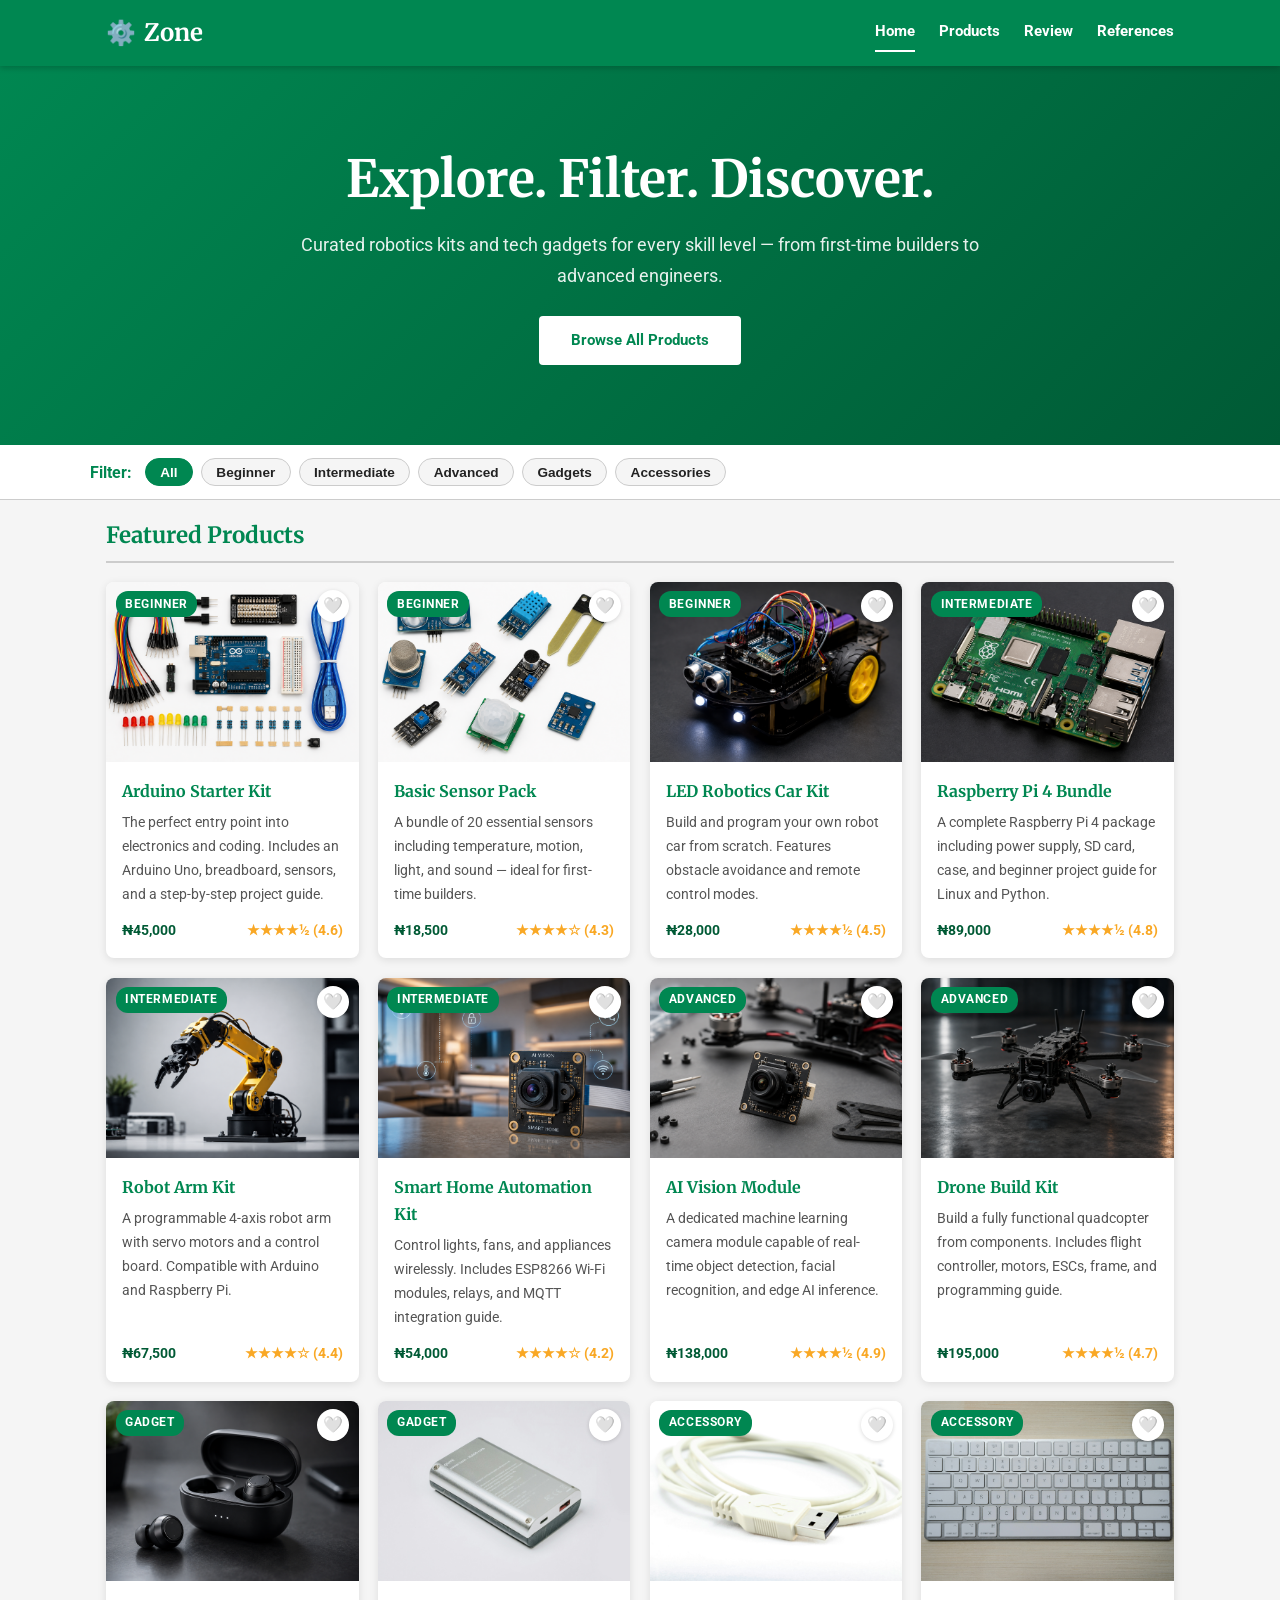
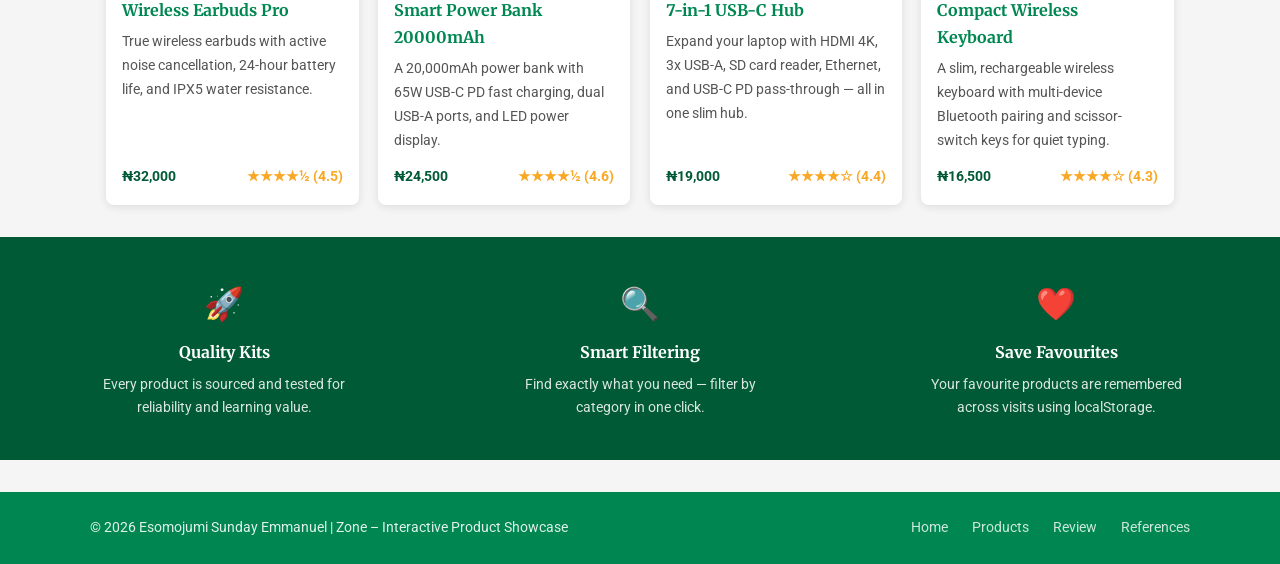
==== project/index.html @ 6a2dff87 "Zone interactive product showcase with filtering, favourites, and review form"" ====
<!DOCTYPE html>
<html lang="en">
<head>
  <meta charset="UTF-8">
  <meta name="viewport" content="width=device-width, initial-scale=1.0">
  <meta name="description" content="Zone – Interactive Product Showcase. Browse curated robotics kits and tech gadgets. Filter by category, save your favourites, and explore what's right for you.">
  <meta name="author" content="Esomojumi Sunday Emmanuel">
  <title>Zone – Interactive Product Showcase</title>

  <link rel="preconnect" href="https://fonts.googleapis.com">
  <link rel="preconnect" href="https://fonts.gstatic.com" crossorigin>
  <link href="https://fonts.googleapis.com/css2?family=Merriweather:wght@400;700&family=Roboto:wght@400;700&display=swap" rel="stylesheet">

  <link rel="stylesheet" href="styles/main.css">
  <link rel="stylesheet" href="styles/large.css">
  <script src="scripts/main.js" defer></script>
  <script src="scripts/products.js" defer></script>
</head>

<body>

  <header>
    <div class="header-inner">
      <div class="logo">
        <span class="logo-icon">⚙️</span>
        <span class="logo-text">Zone</span>
      </div>
      <button class="nav-toggle" id="navToggle" aria-label="Toggle navigation" aria-expanded="false">
        <span></span><span></span><span></span>
      </button>
      <nav id="mainNav">
        <ul>
          <li><a href="index.html" class="active">Home</a></li>
          <li><a href="products.html">Products</a></li>
          <li><a href="form.html">Review</a></li>
          <li><a href="references.html">References</a></li>
        </ul>
      </nav>
    </div>
  </header>

  <main>

    <!-- Hero -->
    <section class="hero">
      <div class="hero-content">
        <h1>Explore. Filter. Discover.</h1>
        <p>Curated robotics kits and tech gadgets for every skill level — from first-time builders to advanced engineers.</p>
        <a href="products.html" class="btn-primary">Browse All Products</a>
      </div>
    </section>

    <!-- Filter Bar -->
    <section class="filter-section" aria-label="Filter products by category">
      <div class="filter-inner">
        <span class="filter-label">Filter:</span>
        <div class="filter-buttons" id="homeFilterButtons">
          <button class="filter-btn active" data-category="all">All</button>
          <button class="filter-btn" data-category="Beginner">Beginner</button>
          <button class="filter-btn" data-category="Intermediate">Intermediate</button>
          <button class="filter-btn" data-category="Advanced">Advanced</button>
          <button class="filter-btn" data-category="Gadget">Gadgets</button>
          <button class="filter-btn" data-category="Accessory">Accessories</button>
        </div>
      </div>
    </section>

    <!-- Product Grid -->
    <section class="products-section">
      <h2 class="section-title">Featured Products</h2>
      <div class="product-grid" id="productGrid">
        <!-- Rendered by products.js -->
      </div>
      <div class="no-results hidden" id="noResults">
        <p>No products found in this category.</p>
      </div>
    </section>

    <!-- Features Strip -->
    <section class="features-strip">
      <div class="feature">
        <span class="feature-icon">🚀</span>
        <h3>Quality Kits</h3>
        <p>Every product is sourced and tested for reliability and learning value.</p>
      </div>
      <div class="feature">
        <span class="feature-icon">🔍</span>
        <h3>Smart Filtering</h3>
        <p>Find exactly what you need — filter by category in one click.</p>
      </div>
      <div class="feature">
        <span class="feature-icon">❤️</span>
        <h3>Save Favourites</h3>
        <p>Your favourite products are remembered across visits using localStorage.</p>
      </div>
    </section>

  </main>

  <footer>
    <div class="footer-inner">
      <p>© <span id="currentyear"></span> Esomojumi Sunday Emmanuel | Zone – Interactive Product Showcase</p>
      <nav class="footer-nav" aria-label="Footer navigation">
        <a href="index.html">Home</a>
        <a href="products.html">Products</a>
        <a href="form.html">Review</a>
        <a href="references.html">References</a>
      </nav>
    </div>
  </footer>

</body>
</html>
---- project/styles/main.css ----
/* ================================
   ROOT & RESET
================================ */
:root {
  --primary: #008751;
  --primary-dark: #005a35;
  --white: #ffffff;
  --light-gray: #f5f5f5;
  --text-dark: #222222;
  --border: #cccccc;
  --required: #c62828;
  --optional: #555555;
  --shadow: 0 2px 8px rgba(0, 0, 0, 0.1);
}

* {
  margin: 0;
  padding: 0;
  box-sizing: border-box;
}

body {
  font-family: "Roboto", sans-serif;
  background-color: var(--light-gray);
  color: var(--text-dark);
  line-height: 1.7;
}

/* ================================
   HEADER & NAV
================================ */
header {
  background-color: var(--primary);
  color: var(--white);
  position: sticky;
  top: 0;
  z-index: 100;
  box-shadow: 0 2px 6px rgba(0, 0, 0, 0.2);
}

.header-inner {
  max-width: 1100px;
  margin: 0 auto;
  padding: 0.8rem 1rem;
  display: flex;
  align-items: center;
  justify-content: space-between;
  flex-wrap: wrap;
  gap: 0.5rem;
}

.logo {
  display: flex;
  align-items: center;
  gap: 0.5rem;
  text-decoration: none;
}

.logo-icon {
  font-size: 1.5rem;
}

.logo-text {
  font-family: "Merriweather", serif;
  font-size: 1.5rem;
  font-weight: 700;
  color: var(--white);
}

/* Hamburger toggle */
.nav-toggle {
  display: flex;
  flex-direction: column;
  justify-content: space-between;
  width: 28px;
  height: 20px;
  background: none;
  border: none;
  cursor: pointer;
  padding: 0;
}

.nav-toggle span {
  display: block;
  height: 3px;
  background-color: var(--white);
  border-radius: 2px;
  transition: all 0.3s ease;
}

/* Nav */
#mainNav {
  width: 100%;
  display: none;
}

#mainNav.open {
  display: block;
}

#mainNav ul {
  list-style: none;
  display: flex;
  flex-direction: column;
  gap: 0;
  padding: 0.5rem 0;
}

#mainNav ul li a {
  display: block;
  color: var(--white);
  text-decoration: none;
  padding: 0.5rem 0;
  font-weight: 700;
  font-size: 0.95rem;
  border-bottom: 2px solid transparent;
  transition: border-color 0.2s;
}

#mainNav ul li a:hover,
#mainNav ul li a.active {
  border-bottom-color: var(--white);
}

/* ================================
   HERO
================================ */
.hero {
  background: linear-gradient(135deg, var(--primary) 0%, var(--primary-dark) 100%);
  color: var(--white);
  padding: 3rem 1rem;
  text-align: center;
}

.hero-content {
  max-width: 700px;
  margin: 0 auto;
}

.hero h1 {
  font-family: "Merriweather", serif;
  font-size: 2rem;
  font-weight: 700;
  margin-bottom: 1rem;
  line-height: 1.3;
}

.hero p {
  font-size: 1.05rem;
  margin-bottom: 1.5rem;
  color: rgba(255, 255, 255, 0.9);
}

/* Page hero (inner pages) */
.page-hero {
  background-color: var(--primary);
  color: var(--white);
  padding: 2rem 1rem;
  text-align: center;
}

.page-hero h1 {
  font-family: "Merriweather", serif;
  font-size: 1.6rem;
  font-weight: 700;
  margin-bottom: 0.5rem;
}

.page-hero p {
  color: rgba(255, 255, 255, 0.88);
  font-size: 0.95rem;
}

/* ================================
   BUTTONS
================================ */
.btn-primary {
  display: inline-block;
  background-color: var(--white);
  color: var(--primary);
  font-weight: 700;
  padding: 0.75rem 2rem;
  border-radius: 4px;
  text-decoration: none;
  font-size: 0.95rem;
  transition: background-color 0.2s, color 0.2s;
  border: none;
  cursor: pointer;
}

.btn-primary:hover {
  background-color: var(--light-gray);
}

.btn-secondary {
  display: block;
  width: 100%;
  background-color: transparent;
  color: var(--primary);
  font-weight: 700;
  padding: 0.7rem 1.5rem;
  border-radius: 4px;
  text-decoration: none;
  font-size: 0.9rem;
  border: 2px solid var(--primary);
  cursor: pointer;
  text-align: center;
  transition: background-color 0.2s, color 0.2s;
}

.btn-secondary:hover {
  background-color: var(--primary);
  color: var(--white);
}

/* ================================
   FILTER BAR
================================ */
.filter-section {
  background-color: var(--white);
  border-bottom: 1px solid var(--border);
  padding: 0.8rem 1rem;
}

.filter-inner {
  max-width: 1100px;
  margin: 0 auto;
  display: flex;
  align-items: center;
  gap: 0.8rem;
  flex-wrap: wrap;
}

.filter-label {
  font-weight: 700;
  color: var(--primary);
  white-space: nowrap;
}

.filter-buttons {
  display: flex;
  gap: 0.5rem;
  flex-wrap: wrap;
}

.filter-btn {
  background-color: var(--light-gray);
  color: var(--text-dark);
  border: 1px solid var(--border);
  border-radius: 20px;
  padding: 0.35rem 0.9rem;
  font-size: 0.85rem;
  font-weight: 700;
  cursor: pointer;
  transition: background-color 0.2s, color 0.2s, border-color 0.2s;
}

.filter-btn:hover {
  background-color: var(--primary);
  color: var(--white);
  border-color: var(--primary);
}

.filter-btn.active {
  background-color: var(--primary);
  color: var(--white);
  border-color: var(--primary);
}

/* ================================
   RESULTS BAR
================================ */
.results-bar {
  max-width: 1100px;
  margin: 1rem auto 0;
  padding: 0 1rem;
  display: flex;
  justify-content: space-between;
  align-items: center;
  flex-wrap: wrap;
  gap: 0.5rem;
  font-size: 0.875rem;
  color: var(--optional);
}

/* ================================
   PRODUCT GRID & CARDS
================================ */
.products-section {
  max-width: 1100px;
  margin: 1rem auto 2rem;
  padding: 0 1rem;
}

.section-title {
  font-family: "Merriweather", serif;
  font-size: 1.4rem;
  color: var(--primary);
  margin-bottom: 1.2rem;
  padding-bottom: 0.4rem;
  border-bottom: 2px solid var(--border);
}

.product-grid {
  display: grid;
  grid-template-columns: 1fr;
  gap: 1.2rem;
}

.product-card {
  background-color: var(--white);
  border-radius: 8px;
  box-shadow: var(--shadow);
  overflow: hidden;
  display: flex;
  flex-direction: column;
  transition: transform 0.2s, box-shadow 0.2s;
}

.product-card:hover {
  transform: translateY(-3px);
  box-shadow: 0 6px 16px rgba(0, 0, 0, 0.13);
}

.card-img-wrap {
  position: relative;
  background-color: var(--light-gray);
  height: 180px;
  overflow: hidden;
}

.card-img-wrap img {
  width: 100%;
  height: 100%;
  object-fit: cover;
  display: block;
}

.card-category-badge {
  position: absolute;
  top: 0.6rem;
  left: 0.6rem;
  background-color: var(--primary);
  color: var(--white);
  font-size: 0.72rem;
  font-weight: 700;
  padding: 0.2rem 0.6rem;
  border-radius: 12px;
  text-transform: uppercase;
  letter-spacing: 0.05em;
}

.fav-btn {
  position: absolute;
  top: 0.5rem;
  right: 0.6rem;
  background: var(--white);
  border: none;
  border-radius: 50%;
  width: 32px;
  height: 32px;
  font-size: 1rem;
  cursor: pointer;
  display: flex;
  align-items: center;
  justify-content: center;
  box-shadow: 0 1px 4px rgba(0,0,0,0.15);
  transition: transform 0.15s;
}

.fav-btn:hover {
  transform: scale(1.15);
}

.fav-btn.saved {
  color: #e53935;
}

.card-body {
  padding: 1rem;
  flex: 1;
  display: flex;
  flex-direction: column;
}

.card-title {
  font-family: "Merriweather", serif;
  font-size: 1rem;
  font-weight: 700;
  color: var(--primary);
  margin-bottom: 0.4rem;
}

.card-description {
  font-size: 0.875rem;
  color: #555555;
  margin-bottom: 0.8rem;
  flex: 1;
}

.card-meta {
  display: flex;
  justify-content: space-between;
  align-items: center;
  font-size: 0.85rem;
  font-weight: 700;
}

.card-price {
  color: var(--primary-dark);
}

.card-rating {
  color: #f9a825;
}

/* No results */
.no-results {
  text-align: center;
  padding: 2rem;
  color: var(--optional);
  font-style: italic;
}

.hidden {
  display: none;
}

/* ================================
   FEATURES STRIP
================================ */
.features-strip {
  background-color: var(--primary-dark);
  color: var(--white);
  padding: 2rem 1rem;
  display: flex;
  flex-direction: column;
  gap: 1.5rem;
}

.feature {
  text-align: center;
  max-width: 320px;
  margin: 0 auto;
}

.feature-icon {
  font-size: 2rem;
  display: block;
  margin-bottom: 0.5rem;
}

.feature h3 {
  font-family: "Merriweather", serif;
  font-size: 1rem;
  margin-bottom: 0.4rem;
}

.feature p {
  font-size: 0.875rem;
  color: rgba(255, 255, 255, 0.85);
}

/* ================================
   FAVOURITES SECTION
================================ */
.favourites-section {
  max-width: 1100px;
  margin: 0 auto 2rem;
  padding: 1.5rem 1rem;
  background-color: var(--white);
  border-radius: 8px;
  box-shadow: var(--shadow);
  margin-left: 1rem;
  margin-right: 1rem;
}

.favourites-section h2 {
  font-family: "Merriweather", serif;
  color: var(--primary);
  font-size: 1.2rem;
  margin-bottom: 1rem;
  padding-bottom: 0.4rem;
  border-bottom: 2px solid var(--border);
}

.favourites-list {
  display: flex;
  flex-direction: column;
  gap: 0.5rem;
  margin-bottom: 1rem;
}

.fav-item {
  display: flex;
  justify-content: space-between;
  align-items: center;
  padding: 0.5rem 0.8rem;
  background-color: var(--light-gray);
  border-radius: 4px;
  font-size: 0.875rem;
}

.fav-item-name {
  font-weight: 700;
  color: var(--primary);
}

.fav-item-price {
  color: var(--primary-dark);
}

.fav-empty {
  color: var(--optional);
  font-style: italic;
  font-size: 0.875rem;
}

/* ================================
   FORM SECTION
================================ */
.form-section {
  max-width: 620px;
  margin: 2rem auto;
  padding: 0 1rem;
}

.review-form,
.confirmation-card {
  background-color: var(--white);
  border-radius: 8px;
  padding: 2rem 1.5rem;
  box-shadow: var(--shadow);
}

.form-group {
  margin-bottom: 1.5rem;
}

.form-group label {
  display: block;
  font-weight: 700;
  margin-bottom: 0.4rem;
  color: var(--primary);
}

select,
input[type="text"],
input[type="date"],
textarea {
  width: 100%;
  padding: 0.6rem 0.8rem;
  border: 1px solid var(--border);
  border-radius: 4px;
  font-family: inherit;
  font-size: 0.95rem;
  color: var(--text-dark);
}

select:focus,
input:focus,
textarea:focus {
  outline: 2px solid var(--primary);
  border-color: var(--primary);
}

textarea {
  resize: vertical;
}

fieldset {
  border: 1px solid var(--border);
  border-radius: 4px;
  padding: 1rem;
}

legend {
  font-weight: 700;
  color: var(--primary);
  padding: 0 0.4rem;
}

.rating-group {
  display: flex;
  gap: 0.8rem;
  margin-top: 0.5rem;
  flex-wrap: wrap;
}

.rating-group input[type="radio"] {
  display: none;
}

.rating-group label {
  color: #cccccc;
  font-size: 1.5rem;
  cursor: pointer;
  transition: color 0.15s;
  display: inline-block;
  font-weight: 400;
  margin-bottom: 0;
}

.rating-group input[type="radio"]:checked ~ label,
.rating-group label:hover,
.rating-group label:hover ~ label {
  color: #f9a825;
}

.checkbox-group {
  display: flex;
  flex-direction: column;
  gap: 0.5rem;
  margin-top: 0.5rem;
}

.checkbox-group label {
  display: flex;
  align-items: center;
  gap: 0.5rem;
  font-weight: 400;
  color: var(--text-dark);
  cursor: pointer;
  margin-bottom: 0;
}

.checkbox-group input[type="checkbox"] {
  width: auto;
  accent-color: var(--primary);
}

.required {
  color: var(--required);
}

.optional {
  color: var(--optional);
  font-size: 0.85rem;
  font-style: italic;
}

input[type="submit"] {
  display: block;
  width: 100%;
  padding: 0.8rem;
  background-color: var(--primary);
  color: var(--white);
  border: none;
  border-radius: 4px;
  font-size: 1rem;
  font-weight: 700;
  cursor: pointer;
  transition: background-color 0.2s;
}

input[type="submit"]:hover {
  background-color: var(--primary-dark);
}

/* Confirmation card */
.confirmation-card {
  text-align: center;
}

.confirm-icon {
  font-size: 3rem;
  margin-bottom: 0.5rem;
}

.confirmation-card h2 {
  font-family: "Merriweather", serif;
  color: var(--primary);
  margin-bottom: 0.8rem;
}

.confirmation-card p {
  margin-bottom: 0.6rem;
  color: var(--text-dark);
}

.review-count {
  color: var(--primary-dark);
  font-size: 0.95rem;
  margin-bottom: 1.5rem;
}

.confirmation-card .btn-primary {
  background-color: var(--primary);
  color: var(--white);
  display: block;
  margin-bottom: 0.5rem;
}

.confirmation-card .btn-primary:hover {
  background-color: var(--primary-dark);
}

/* ================================
   FOOTER
================================ */
footer {
  background-color: var(--primary);
  color: var(--white);
  padding: 1.5rem 1rem;
  margin-top: 2rem;
}

.footer-inner {
  max-width: 1100px;
  margin: 0 auto;
  text-align: center;
  display: flex;
  flex-direction: column;
  gap: 0.8rem;
}

.footer-inner p {
  font-size: 0.875rem;
  color: rgba(255, 255, 255, 0.88);
}

.footer-nav {
  display: flex;
  justify-content: center;
  gap: 1.5rem;
  flex-wrap: wrap;
}

.footer-nav a {
  color: rgba(255, 255, 255, 0.8);
  text-decoration: none;
  font-size: 0.85rem;
  transition: color 0.2s;
}

.footer-nav a:hover {
  color: var(--white);
}
---- project/styles/large.css ----
/* ================================
   TABLET — 640px+
================================ */
@media screen and (min-width: 640px) {

  .product-grid {
    grid-template-columns: repeat(2, 1fr);
  }

  .features-strip {
    flex-direction: row;
    justify-content: center;
    align-items: flex-start;
    gap: 2rem;
    padding: 2.5rem 2rem;
  }

  .feature {
    flex: 1;
    max-width: 280px;
  }

  .checkbox-group {
    display: grid;
    grid-template-columns: 1fr 1fr;
    gap: 0.5rem 1.5rem;
  }

  .favourites-section {
    margin-left: auto;
    margin-right: auto;
  }
}

/* ================================
   DESKTOP — 900px+
================================ */
@media screen and (min-width: 900px) {

  /* Header nav — horizontal */
  .nav-toggle {
    display: none;
  }

  #mainNav {
    display: block !important;
    width: auto;
  }

  #mainNav ul {
    flex-direction: row;
    gap: 1.5rem;
    padding: 0;
  }

  #mainNav ul li a {
    padding: 0.3rem 0;
  }

  /* Hero */
  .hero {
    padding: 5rem 2rem;
  }

  .hero h1 {
    font-size: 2.8rem;
  }

  .hero p {
    font-size: 1.15rem;
  }

  /* Product grid — 3 columns */
  .product-grid {
    grid-template-columns: repeat(3, 1fr);
  }

  /* Form wider */
  .form-section {
    max-width: 720px;
  }

  input[type="submit"] {
    width: auto;
    padding: 0.8rem 3rem;
    margin: 0 auto;
    display: block;
  }

  /* Footer horizontal */
  .footer-inner {
    flex-direction: row;
    justify-content: space-between;
    align-items: center;
    text-align: left;
  }

  .footer-nav {
    justify-content: flex-end;
  }
}

/* ================================
   LARGE DESKTOP — 1100px+
================================ */
@media screen and (min-width: 1100px) {

  .product-grid {
    grid-template-columns: repeat(4, 1fr);
  }

  .hero h1 {
    font-size: 3.2rem;
  }
}
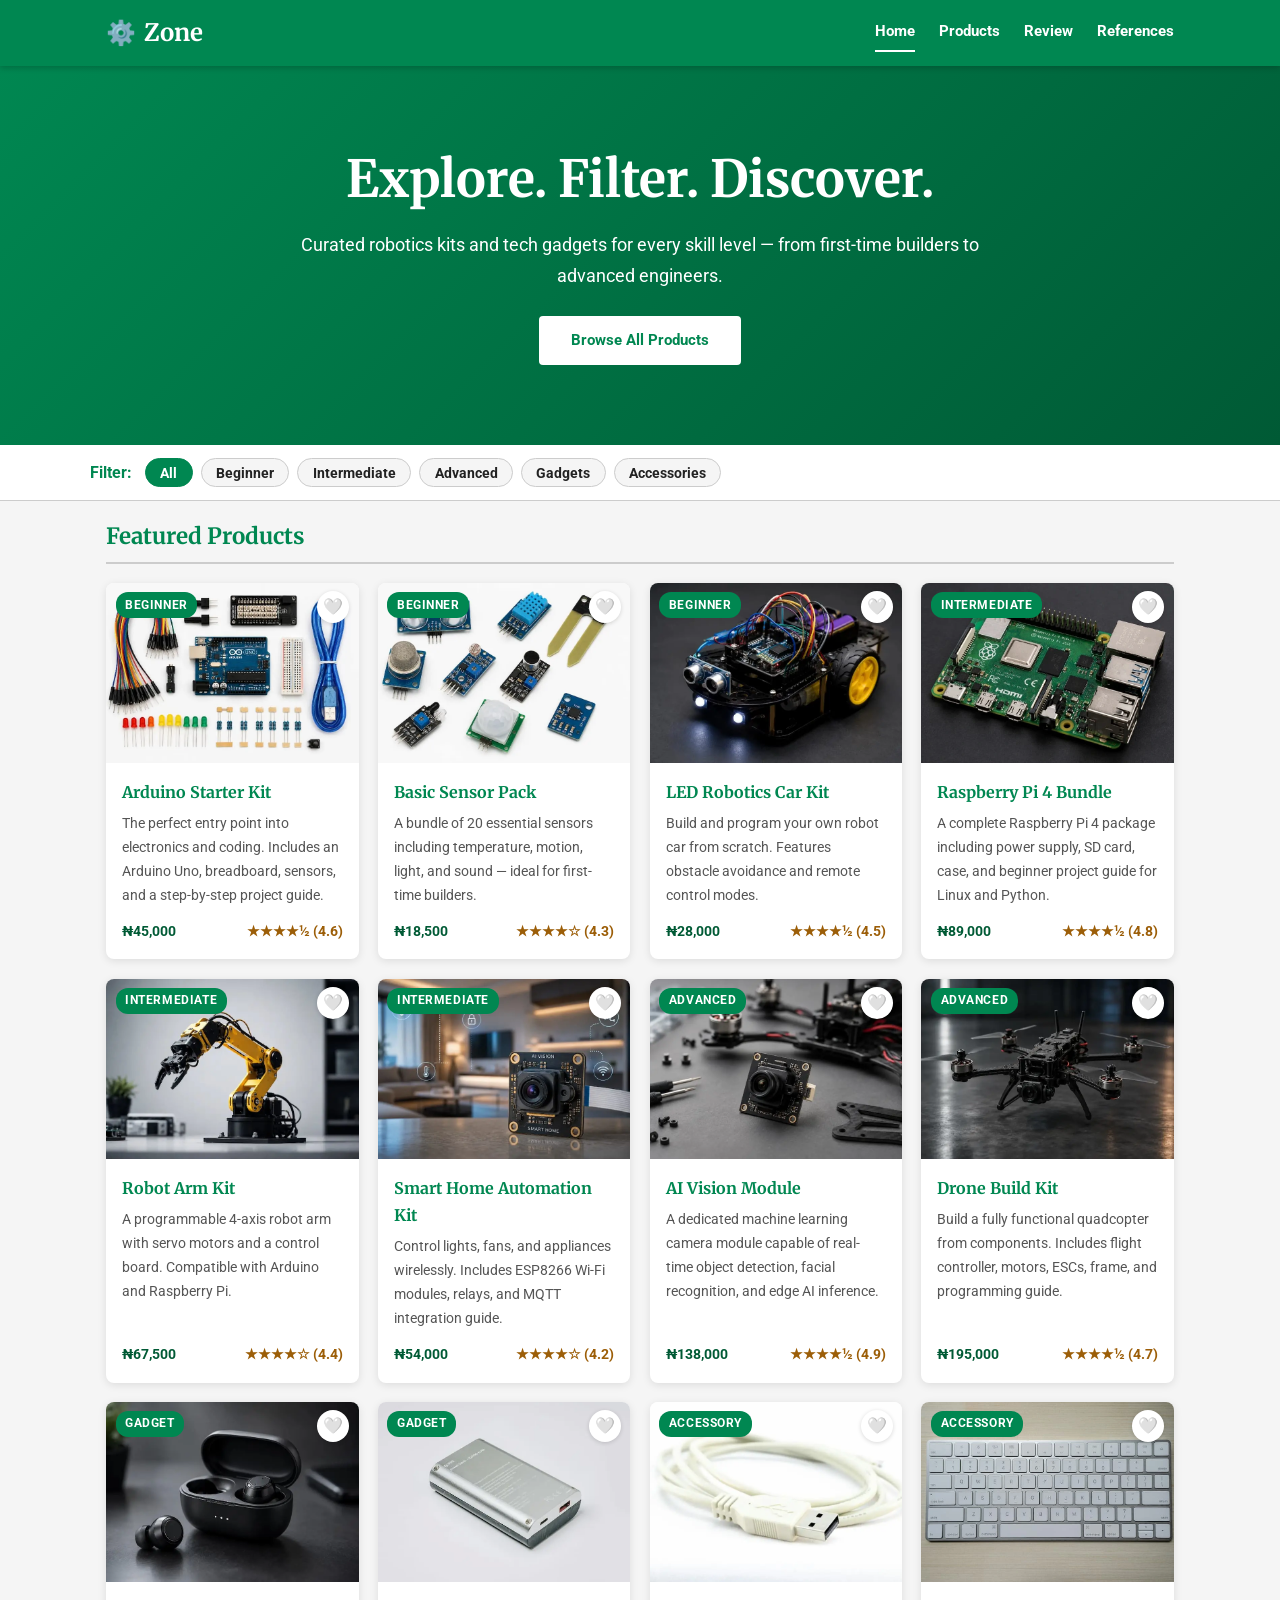
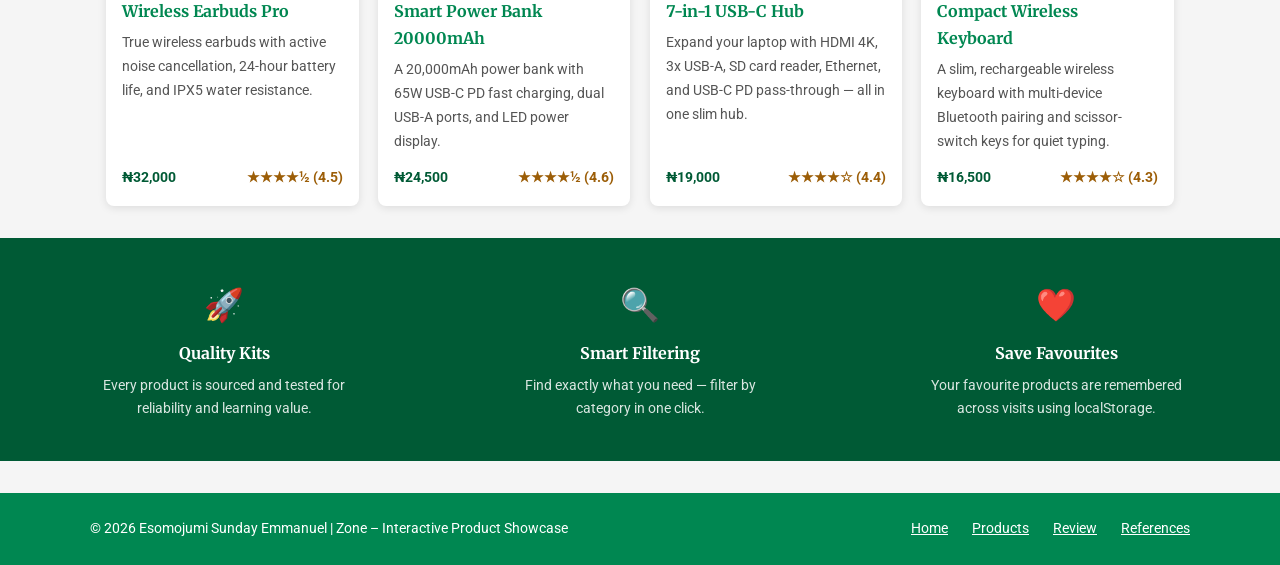
==== commit 81b5273f: "favicon added" ====
--- a/project/index.html
+++ b/project/index.html
@@ -5,11 +5,13 @@
   <meta name="viewport" content="width=device-width, initial-scale=1.0">
   <meta name="description" content="Zone – Interactive Product Showcase. Browse curated robotics kits and tech gadgets. Filter by category, save your favourites, and explore what's right for you.">
   <meta name="author" content="Esomojumi Sunday Emmanuel">
+  <link rel="icon" type="image/png" href="favicon.png">
   <title>Zone – Interactive Product Showcase</title>
 
   <link rel="preconnect" href="https://fonts.googleapis.com">
   <link rel="preconnect" href="https://fonts.gstatic.com" crossorigin>
-  <link href="https://fonts.googleapis.com/css2?family=Merriweather:wght@400;700&family=Roboto:wght@400;700&display=swap" rel="stylesheet">
+  <link rel="preload" as="style" href="https://fonts.googleapis.com/css2?family=Merriweather:wght@700&family=Roboto:wght@400;700&display=swap">
+  <link href="https://fonts.googleapis.com/css2?family=Merriweather:wght@700&family=Roboto:wght@400;700&display=swap" rel="stylesheet">
 
   <link rel="stylesheet" href="styles/main.css">
   <link rel="stylesheet" href="styles/large.css">
@@ -110,4 +112,4 @@
   </footer>
 
 </body>
-</html>
+</html>
--- a/project/styles/main.css
+++ b/project/styles/main.css
@@ -1,6 +1,3 @@
-/* ================================
-   ROOT & RESET
-================================ */
 :root {
   --primary: #008751;
   --primary-dark: #005a35;
@@ -26,9 +23,7 @@
   line-height: 1.7;
 }
 
-/* ================================
-   HEADER & NAV
-================================ */
+/* header and nav */
 header {
   background-color: var(--primary);
   color: var(--white);
@@ -122,9 +117,7 @@
   border-bottom-color: var(--white);
 }
 
-/* ================================
-   HERO
-================================ */
+/* hero banner */
 .hero {
   background: linear-gradient(135deg, var(--primary) 0%, var(--primary-dark) 100%);
   color: var(--white);
@@ -148,10 +141,10 @@
 .hero p {
   font-size: 1.05rem;
   margin-bottom: 1.5rem;
-  color: rgba(255, 255, 255, 0.9);
-}
-
-/* Page hero (inner pages) */
+  color: var(--white);
+}
+
+/* hero for inner pages */
 .page-hero {
   background-color: var(--primary);
   color: var(--white);
@@ -167,13 +160,11 @@
 }
 
 .page-hero p {
-  color: rgba(255, 255, 255, 0.88);
+  color: var(--white);
   font-size: 0.95rem;
 }
 
-/* ================================
-   BUTTONS
-================================ */
+/* buttons */
 .btn-primary {
   display: inline-block;
   background-color: var(--white);
@@ -213,9 +204,7 @@
   color: var(--white);
 }
 
-/* ================================
-   FILTER BAR
-================================ */
+/* filter bar */
 .filter-section {
   background-color: var(--white);
   border-bottom: 1px solid var(--border);
@@ -267,9 +256,6 @@
   border-color: var(--primary);
 }
 
-/* ================================
-   RESULTS BAR
-================================ */
 .results-bar {
   max-width: 1100px;
   margin: 1rem auto 0;
@@ -283,9 +269,7 @@
   color: var(--optional);
 }
 
-/* ================================
-   PRODUCT GRID & CARDS
-================================ */
+/* product grid */
 .products-section {
   max-width: 1100px;
   margin: 1rem auto 2rem;
@@ -307,6 +291,7 @@
   gap: 1.2rem;
 }
 
+/* product card */
 .product-card {
   background-color: var(--white);
   border-radius: 8px;
@@ -373,7 +358,7 @@
 }
 
 .fav-btn.saved {
-  color: #e53935;
+  color: var(--required);
 }
 
 .card-body {
@@ -411,7 +396,7 @@
 }
 
 .card-rating {
-  color: #f9a825;
+  color: #9c5e08;
 }
 
 /* No results */
@@ -426,9 +411,7 @@
   display: none;
 }
 
-/* ================================
-   FEATURES STRIP
-================================ */
+/* features strip */
 .features-strip {
   background-color: var(--primary-dark);
   color: var(--white);
@@ -461,9 +444,7 @@
   color: rgba(255, 255, 255, 0.85);
 }
 
-/* ================================
-   FAVOURITES SECTION
-================================ */
+/* saved favourites panel */
 .favourites-section {
   max-width: 1100px;
   margin: 0 auto 2rem;
@@ -516,9 +497,7 @@
   font-size: 0.875rem;
 }
 
-/* ================================
-   FORM SECTION
-================================ */
+/* review form */
 .form-section {
   max-width: 620px;
   margin: 2rem auto;
@@ -542,6 +521,13 @@
   font-weight: 700;
   margin-bottom: 0.4rem;
   color: var(--primary);
+}
+
+button,
+select,
+input,
+textarea {
+  font-family: inherit;
 }
 
 select,
@@ -552,7 +538,6 @@
   padding: 0.6rem 0.8rem;
   border: 1px solid var(--border);
   border-radius: 4px;
-  font-family: inherit;
   font-size: 0.95rem;
   color: var(--text-dark);
 }
@@ -604,7 +589,7 @@
 .rating-group input[type="radio"]:checked ~ label,
 .rating-group label:hover,
 .rating-group label:hover ~ label {
-  color: #f9a825;
+  color: #9c5e08;
 }
 
 .checkbox-group {
@@ -695,9 +680,7 @@
   background-color: var(--primary-dark);
 }
 
-/* ================================
-   FOOTER
-================================ */
+/* footer */
 footer {
   background-color: var(--primary);
   color: var(--white);
@@ -716,7 +699,7 @@
 
 .footer-inner p {
   font-size: 0.875rem;
-  color: rgba(255, 255, 255, 0.88);
+  color: var(--white);
 }
 
 .footer-nav {
@@ -727,12 +710,12 @@
 }
 
 .footer-nav a {
-  color: rgba(255, 255, 255, 0.8);
-  text-decoration: none;
+  color: var(--white);
+  text-decoration: underline;
   font-size: 0.85rem;
-  transition: color 0.2s;
+  transition: opacity 0.2s;
 }
 
 .footer-nav a:hover {
-  color: var(--white);
-}
+  opacity: 0.85;
+}
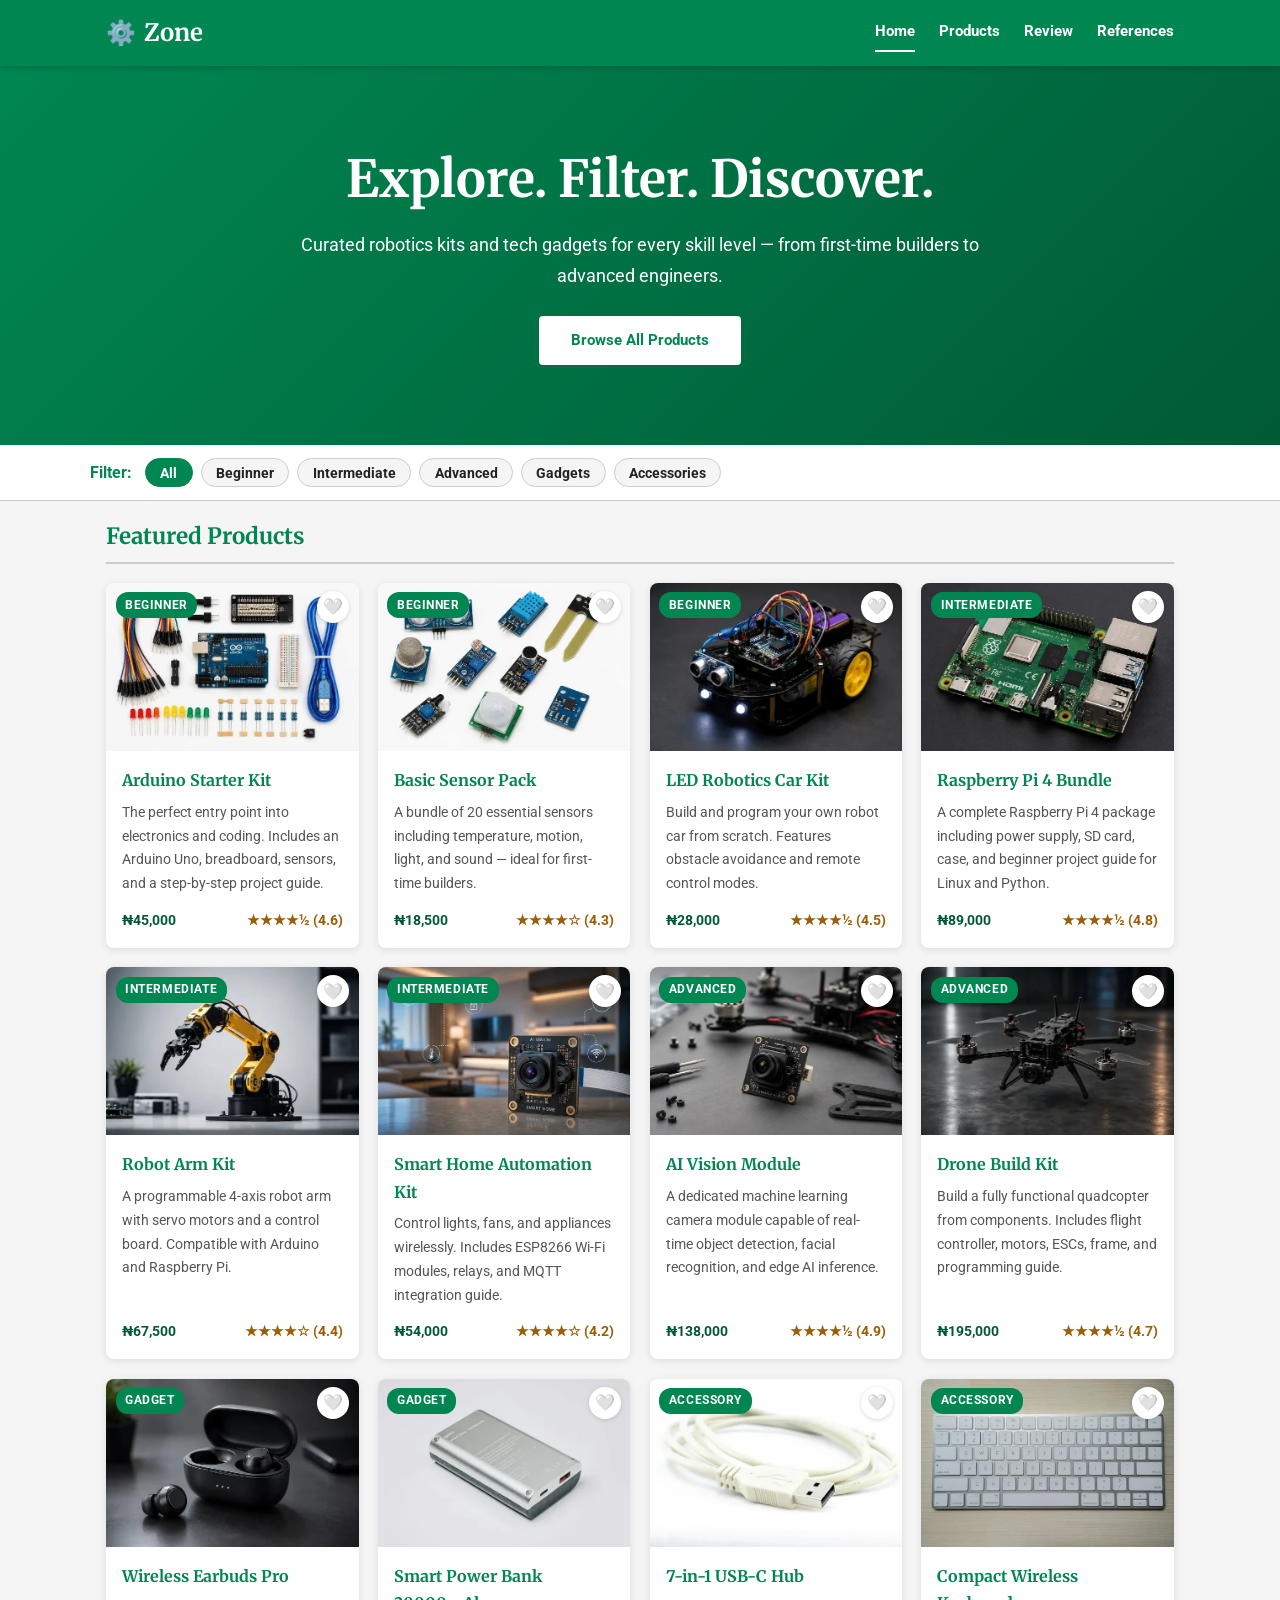
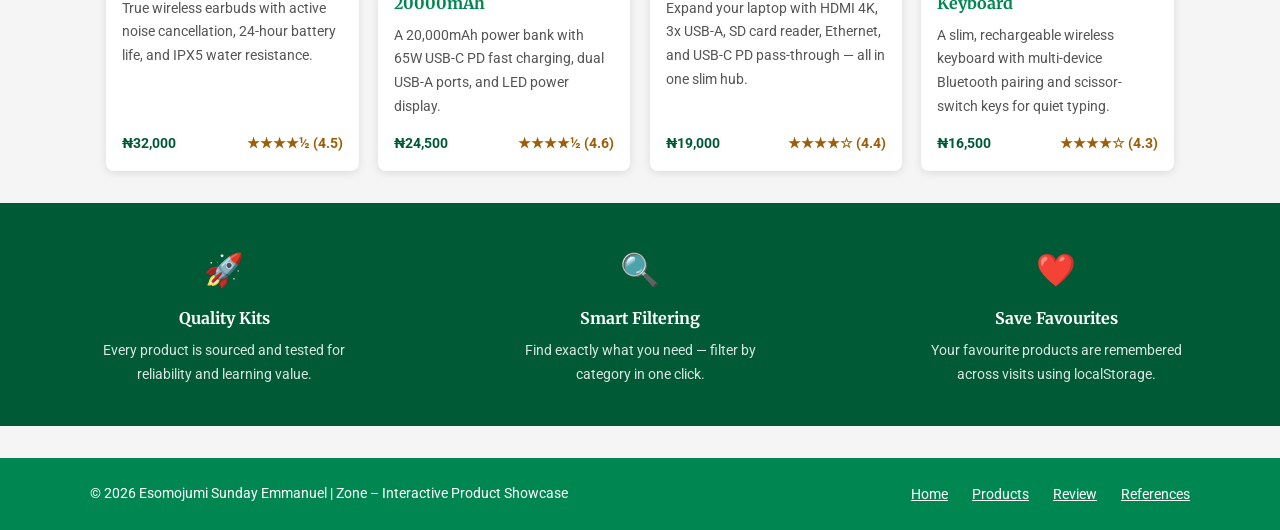
==== commit 069f58e6: "image resized and favicon 404 error fixed" ====
--- a/project/index.html
+++ b/project/index.html
@@ -5,7 +5,7 @@
   <meta name="viewport" content="width=device-width, initial-scale=1.0">
   <meta name="description" content="Zone – Interactive Product Showcase. Browse curated robotics kits and tech gadgets. Filter by category, save your favourites, and explore what's right for you.">
   <meta name="author" content="Esomojumi Sunday Emmanuel">
-  <link rel="icon" type="image/png" href="favicon.png">
+  <link rel="icon" type="image/png" href="images/favicon.png">
   <title>Zone – Interactive Product Showcase</title>
 
   <link rel="preconnect" href="https://fonts.googleapis.com">
--- a/project/styles/main.css
+++ b/project/styles/main.css
@@ -1,3 +1,21 @@
+/* Font fallbacks matched to web font metrics — prevents layout
+   shift when Roboto/Merriweather swap in after loading */
+@font-face {
+  font-family: "Roboto Fallback";
+  src: local("Arial");
+  size-adjust: 100.06%;
+  ascent-override: 92.7%;
+  descent-override: 24.4%;
+}
+
+@font-face {
+  font-family: "Merriweather Fallback";
+  src: local("Georgia");
+  size-adjust: 109%;
+  ascent-override: 82%;
+  descent-override: 24%;
+}
+
 :root {
   --primary: #008751;
   --primary-dark: #005a35;
@@ -17,7 +35,7 @@
 }
 
 body {
-  font-family: "Roboto", sans-serif;
+  font-family: "Roboto", "Roboto Fallback", sans-serif;
   background-color: var(--light-gray);
   color: var(--text-dark);
   line-height: 1.7;
@@ -56,7 +74,7 @@
 }
 
 .logo-text {
-  font-family: "Merriweather", serif;
+  font-family: "Merriweather", "Merriweather Fallback", serif;
   font-size: 1.5rem;
   font-weight: 700;
   color: var(--white);
@@ -131,7 +149,7 @@
 }
 
 .hero h1 {
-  font-family: "Merriweather", serif;
+  font-family: "Merriweather", "Merriweather Fallback", serif;
   font-size: 2rem;
   font-weight: 700;
   margin-bottom: 1rem;
@@ -153,7 +171,7 @@
 }
 
 .page-hero h1 {
-  font-family: "Merriweather", serif;
+  font-family: "Merriweather", "Merriweather Fallback", serif;
   font-size: 1.6rem;
   font-weight: 700;
   margin-bottom: 0.5rem;
@@ -277,7 +295,7 @@
 }
 
 .section-title {
-  font-family: "Merriweather", serif;
+  font-family: "Merriweather", "Merriweather Fallback", serif;
   font-size: 1.4rem;
   color: var(--primary);
   margin-bottom: 1.2rem;
@@ -289,6 +307,7 @@
   display: grid;
   grid-template-columns: 1fr;
   gap: 1.2rem;
+  min-height: 200px;
 }
 
 /* product card */
@@ -310,7 +329,7 @@
 .card-img-wrap {
   position: relative;
   background-color: var(--light-gray);
-  height: 180px;
+  aspect-ratio: 570 / 380;
   overflow: hidden;
 }
 
@@ -369,7 +388,7 @@
 }
 
 .card-title {
-  font-family: "Merriweather", serif;
+  font-family: "Merriweather", "Merriweather Fallback", serif;
   font-size: 1rem;
   font-weight: 700;
   color: var(--primary);
@@ -434,7 +453,7 @@
 }
 
 .feature h3 {
-  font-family: "Merriweather", serif;
+  font-family: "Merriweather", "Merriweather Fallback", serif;
   font-size: 1rem;
   margin-bottom: 0.4rem;
 }
@@ -457,7 +476,7 @@
 }
 
 .favourites-section h2 {
-  font-family: "Merriweather", serif;
+  font-family: "Merriweather", "Merriweather Fallback", serif;
   color: var(--primary);
   font-size: 1.2rem;
   margin-bottom: 1rem;
@@ -653,7 +672,7 @@
 }
 
 .confirmation-card h2 {
-  font-family: "Merriweather", serif;
+  font-family: "Merriweather", "Merriweather Fallback", serif;
   color: var(--primary);
   margin-bottom: 0.8rem;
 }
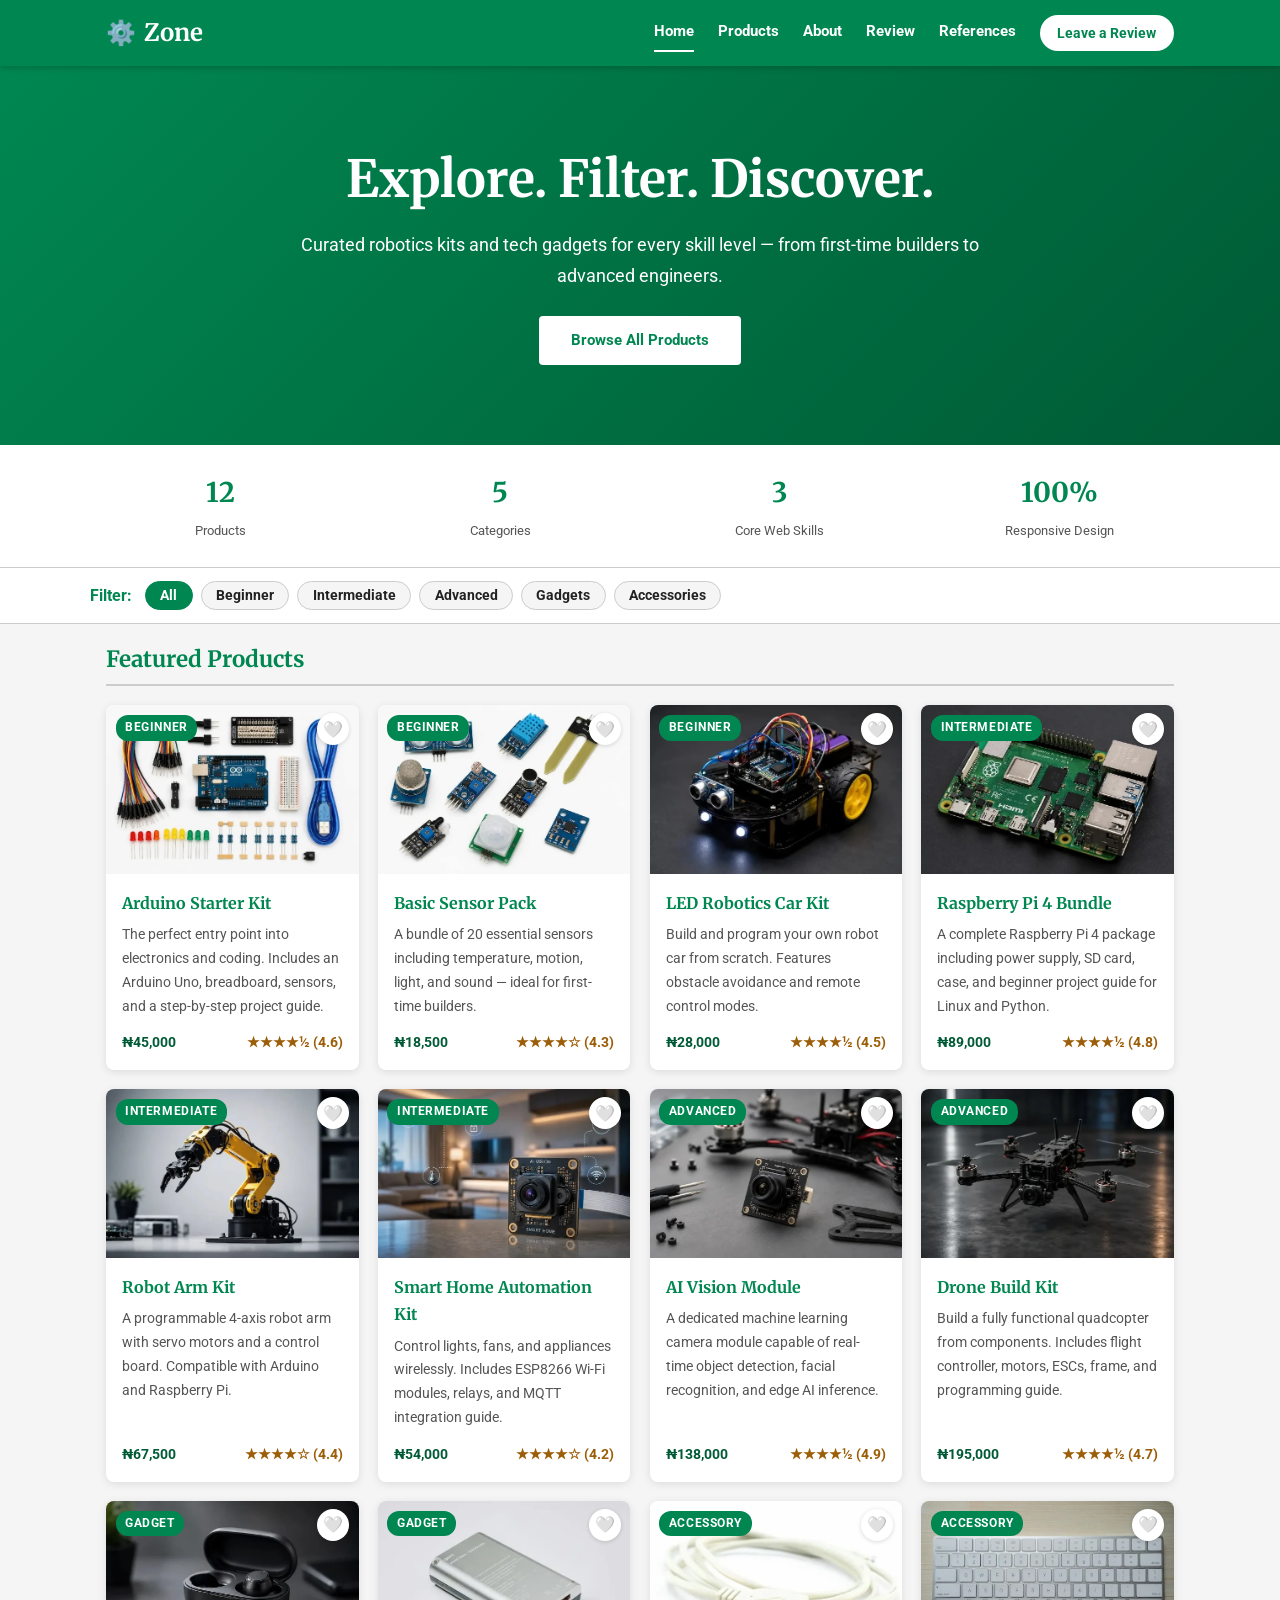
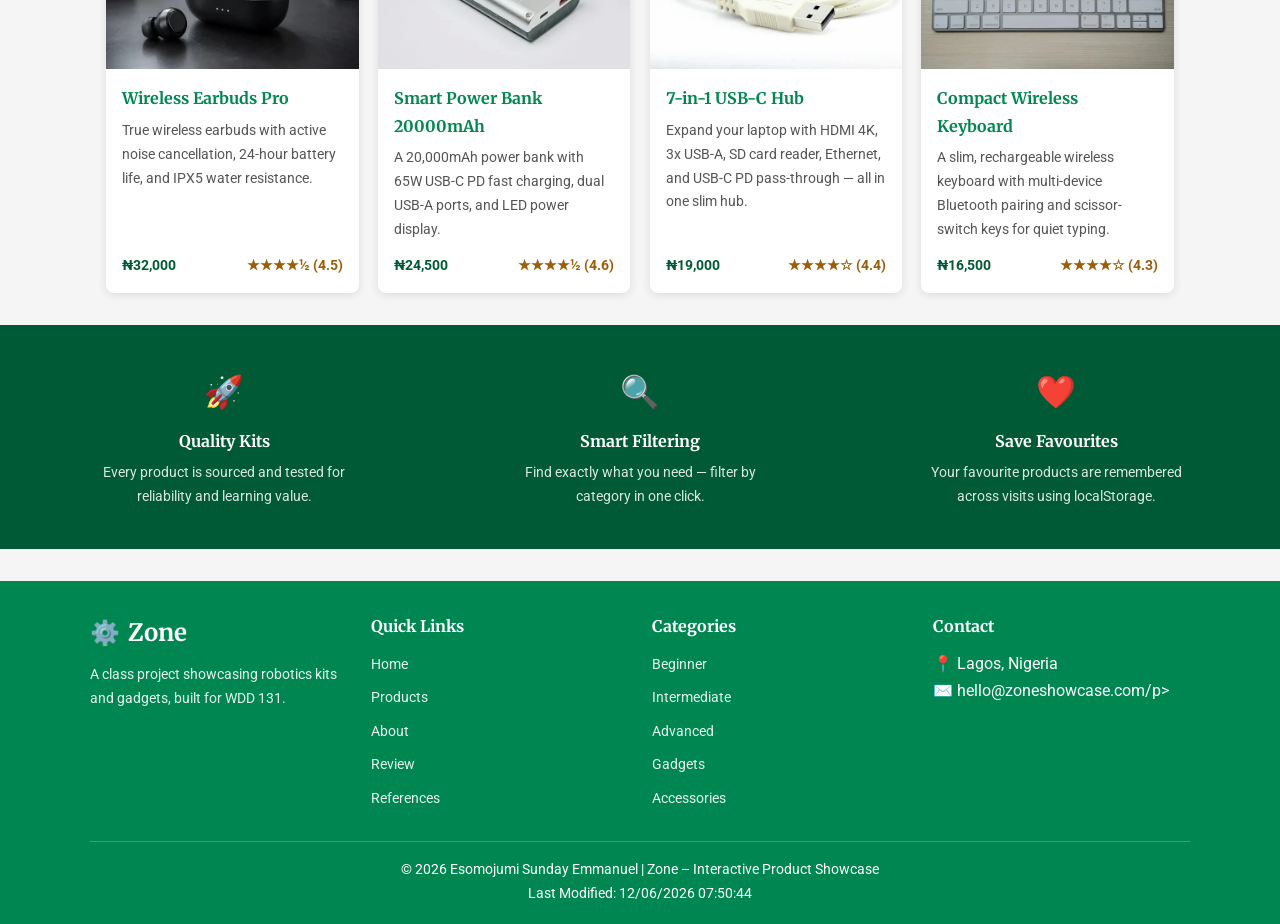
==== commit fc75c398: "about page added newly, reference page updated" ====
--- a/project/index.html
+++ b/project/index.html
@@ -34,9 +34,11 @@
         <ul>
           <li><a href="index.html" class="active">Home</a></li>
           <li><a href="products.html">Products</a></li>
+          <li><a href="about.html">About</a></li>
           <li><a href="form.html">Review</a></li>
           <li><a href="references.html">References</a></li>
         </ul>
+        <a href="form.html" class="nav-cta">Leave a Review</a>
       </nav>
     </div>
   </header>
@@ -49,6 +51,28 @@
         <h1>Explore. Filter. Discover.</h1>
         <p>Curated robotics kits and tech gadgets for every skill level — from first-time builders to advanced engineers.</p>
         <a href="products.html" class="btn-primary">Browse All Products</a>
+      </div>
+    </section>
+
+    <!-- Stats -->
+    <section class="stats-bar">
+      <div class="stats-grid">
+        <div class="stat-item">
+          <span class="stat-number" data-target="12">0</span>
+          <span class="stat-label">Products</span>
+        </div>
+        <div class="stat-item">
+          <span class="stat-number" data-target="5">0</span>
+          <span class="stat-label">Categories</span>
+        </div>
+        <div class="stat-item">
+          <span class="stat-number" data-target="3">0</span>
+          <span class="stat-label">Core Web Skills</span>
+        </div>
+        <div class="stat-item">
+          <span class="stat-number" data-target="100" data-suffix="%">0%</span>
+          <span class="stat-label">Responsive Design</span>
+        </div>
       </div>
     </section>
 
@@ -100,16 +124,45 @@
   </main>
 
   <footer>
-    <div class="footer-inner">
+    <div class="footer-grid">
+      <div class="footer-col footer-brand">
+        <div class="logo">
+          <span class="logo-icon">⚙️</span>
+          <span class="logo-text">Zone</span>
+        </div>
+        <p>A class project showcasing robotics kits and gadgets, built for WDD 131.</p>
+      </div>
+      <div class="footer-col">
+        <h3>Quick Links</h3>
+        <ul>
+          <li><a href="index.html">Home</a></li>
+          <li><a href="products.html">Products</a></li>
+          <li><a href="about.html">About</a></li>
+          <li><a href="form.html">Review</a></li>
+          <li><a href="references.html">References</a></li>
+        </ul>
+      </div>
+      <div class="footer-col">
+        <h3>Categories</h3>
+        <ul>
+          <li><a href="products.html?category=Beginner">Beginner</a></li>
+          <li><a href="products.html?category=Intermediate">Intermediate</a></li>
+          <li><a href="products.html?category=Advanced">Advanced</a></li>
+          <li><a href="products.html?category=Gadget">Gadgets</a></li>
+          <li><a href="products.html?category=Accessory">Accessories</a></li>
+        </ul>
+      </div>
+      <div class="footer-col">
+        <h3>Contact</h3>
+        <p>📍 Lagos, Nigeria</p>
+        <p>✉️ hello@zoneshowcase.com/p>
+      </div>
+    </div>
+    <div class="footer-bottom">
       <p>© <span id="currentyear"></span> Esomojumi Sunday Emmanuel | Zone – Interactive Product Showcase</p>
-      <nav class="footer-nav" aria-label="Footer navigation">
-        <a href="index.html">Home</a>
-        <a href="products.html">Products</a>
-        <a href="form.html">Review</a>
-        <a href="references.html">References</a>
-      </nav>
+      <p id="lastModified"></p>
     </div>
   </footer>
 
 </body>
-</html>+</html>
--- a/project/styles/main.css
+++ b/project/styles/main.css
@@ -1,5 +1,4 @@
-/* Font fallbacks matched to web font metrics — prevents layout
-   shift when Roboto/Merriweather swap in after loading */
+/* fallback fonts so text doesn't jump when the google fonts load in */
 @font-face {
   font-family: "Roboto Fallback";
   src: local("Arial");
@@ -80,7 +79,7 @@
   color: var(--white);
 }
 
-/* Hamburger toggle */
+/* hamburger button */
 .nav-toggle {
   display: flex;
   flex-direction: column;
@@ -101,7 +100,7 @@
   transition: all 0.3s ease;
 }
 
-/* Nav */
+/* nav menu */
 #mainNav {
   width: 100%;
   display: none;
@@ -135,7 +134,12 @@
   border-bottom-color: var(--white);
 }
 
-/* hero banner */
+/* nav cta button - hidden on mobile, shown in large.css */
+.nav-cta {
+  display: none;
+}
+
+/* hero banner on homepage */
 .hero {
   background: linear-gradient(135deg, var(--primary) 0%, var(--primary-dark) 100%);
   color: var(--white);
@@ -162,12 +166,21 @@
   color: var(--white);
 }
 
-/* hero for inner pages */
+/* small hero used on every other page */
 .page-hero {
   background-color: var(--primary);
   color: var(--white);
   padding: 2rem 1rem;
   text-align: center;
+}
+
+.breadcrumb {
+  display: block;
+  font-size: 0.8rem;
+  text-transform: uppercase;
+  letter-spacing: 0.05em;
+  color: rgba(255, 255, 255, 0.75);
+  margin-bottom: 0.5rem;
 }
 
 .page-hero h1 {
@@ -220,6 +233,35 @@
 .btn-secondary:hover {
   background-color: var(--primary);
   color: var(--white);
+}
+
+/* stats strip on homepage */
+.stats-bar {
+  background-color: var(--white);
+  border-bottom: 1px solid var(--border);
+  padding: 1.5rem 1rem;
+}
+
+.stats-grid {
+  max-width: 1100px;
+  margin: 0 auto;
+  display: grid;
+  grid-template-columns: repeat(2, 1fr);
+  gap: 1.2rem;
+  text-align: center;
+}
+
+.stat-number {
+  display: block;
+  font-family: "Merriweather", "Merriweather Fallback", serif;
+  font-size: 1.7rem;
+  font-weight: 700;
+  color: var(--primary);
+}
+
+.stat-label {
+  font-size: 0.8rem;
+  color: var(--optional);
 }
 
 /* filter bar */
@@ -418,7 +460,7 @@
   color: #9c5e08;
 }
 
-/* No results */
+/* no results message */
 .no-results {
   text-align: center;
   padding: 2rem;
@@ -430,7 +472,7 @@
   display: none;
 }
 
-/* features strip */
+/* features strip on homepage */
 .features-strip {
   background-color: var(--primary-dark);
   color: var(--white);
@@ -661,7 +703,7 @@
   background-color: var(--primary-dark);
 }
 
-/* Confirmation card */
+/* confirmation card on review.html */
 .confirmation-card {
   text-align: center;
 }
@@ -699,42 +741,184 @@
   background-color: var(--primary-dark);
 }
 
+/* references page content */
+.content-section {
+  max-width: 760px;
+  margin: 2rem auto;
+  padding: 1.8rem 1.5rem;
+  background-color: var(--white);
+  border-radius: 8px;
+  box-shadow: var(--shadow);
+}
+
+.content-section h2 {
+  font-family: "Merriweather", "Merriweather Fallback", serif;
+  color: var(--primary);
+  font-size: 1.2rem;
+  margin: 1.5rem 0 0.6rem;
+  padding-bottom: 0.3rem;
+  border-bottom: 2px solid var(--border);
+}
+
+.content-section h2:first-of-type {
+  margin-top: 0;
+}
+
+.content-section p {
+  margin-bottom: 0.8rem;
+  font-size: 0.95rem;
+}
+
+.content-section ul {
+  padding-left: 1.4rem;
+  margin-bottom: 0.5rem;
+}
+
+.content-section li {
+  margin-bottom: 0.6rem;
+  font-size: 0.95rem;
+}
+
+.content-section a {
+  color: var(--primary-dark);
+}
+
+.back-link {
+  display: inline-block;
+  margin-top: 1rem;
+  font-weight: 700;
+  color: var(--primary);
+}
+
+/* about page - values cards */
+.values-section {
+  max-width: 1100px;
+  margin: 1rem auto 2rem;
+  padding: 0 1rem;
+}
+
+.values-grid {
+  display: grid;
+  grid-template-columns: 1fr;
+  gap: 1.2rem;
+}
+
+.value-card {
+  background-color: var(--white);
+  border-radius: 8px;
+  box-shadow: var(--shadow);
+  padding: 1.5rem;
+  text-align: center;
+}
+
+.value-icon {
+  font-size: 1.8rem;
+  display: block;
+  margin-bottom: 0.6rem;
+}
+
+.value-card h3 {
+  font-family: "Merriweather", "Merriweather Fallback", serif;
+  color: var(--primary);
+  font-size: 1.05rem;
+  margin-bottom: 0.5rem;
+}
+
+.value-card p {
+  font-size: 0.875rem;
+  color: #555555;
+}
+
+/* about page - bottom cta */
+.about-cta {
+  max-width: 620px;
+  margin: 0 auto 2rem;
+  padding: 0 1rem;
+  text-align: center;
+}
+
+.about-cta h2 {
+  font-family: "Merriweather", "Merriweather Fallback", serif;
+  color: var(--primary);
+  margin-bottom: 0.5rem;
+}
+
+.about-cta p {
+  margin-bottom: 1rem;
+}
+
+.about-cta .btn-primary {
+  background-color: var(--primary);
+  color: var(--white);
+}
+
+.about-cta .btn-primary:hover {
+  background-color: var(--primary-dark);
+}
+
+.cta-buttons {
+  display: flex;
+  flex-direction: column;
+  gap: 0.8rem;
+}
+
 /* footer */
 footer {
   background-color: var(--primary);
   color: var(--white);
-  padding: 1.5rem 1rem;
+  padding: 2rem 1rem 1.2rem;
   margin-top: 2rem;
 }
 
-.footer-inner {
+.footer-grid {
   max-width: 1100px;
   margin: 0 auto;
+  display: grid;
+  grid-template-columns: 1fr;
+  gap: 1.5rem;
+  text-align: left;
+}
+
+.footer-col h3 {
+  font-family: "Merriweather", "Merriweather Fallback", serif;
+  font-size: 1rem;
+  margin-bottom: 0.6rem;
+}
+
+.footer-col ul {
+  list-style: none;
+}
+
+.footer-col li {
+  margin-bottom: 0.4rem;
+}
+
+.footer-col a {
+  color: var(--white);
+  text-decoration: none;
+  font-size: 0.875rem;
+  opacity: 0.9;
+}
+
+.footer-col a:hover {
+  text-decoration: underline;
+}
+
+.footer-brand p {
+  font-size: 0.875rem;
+  margin-top: 0.6rem;
+  opacity: 0.9;
+}
+
+.footer-bottom {
+  max-width: 1100px;
+  margin: 1.5rem auto 0;
+  padding-top: 1rem;
+  border-top: 1px solid rgba(255, 255, 255, 0.2);
   text-align: center;
-  display: flex;
-  flex-direction: column;
-  gap: 0.8rem;
-}
-
-.footer-inner p {
-  font-size: 0.875rem;
-  color: var(--white);
-}
-
-.footer-nav {
-  display: flex;
-  justify-content: center;
-  gap: 1.5rem;
-  flex-wrap: wrap;
-}
-
-.footer-nav a {
-  color: var(--white);
-  text-decoration: underline;
+}
+
+.footer-bottom p {
   font-size: 0.85rem;
-  transition: opacity 0.2s;
-}
-
-.footer-nav a:hover {
-  opacity: 0.85;
-}
+  color: var(--white);
+}
--- a/project/styles/large.css
+++ b/project/styles/large.css
@@ -30,6 +30,18 @@
     margin-left: auto;
     margin-right: auto;
   }
+
+  .stats-grid {
+    grid-template-columns: repeat(4, 1fr);
+  }
+
+  .footer-grid {
+    grid-template-columns: repeat(2, 1fr);
+  }
+
+  .values-grid {
+    grid-template-columns: repeat(2, 1fr);
+  }
 }
 
 /* ================================
@@ -37,13 +49,15 @@
 ================================ */
 @media screen and (min-width: 900px) {
 
-  /* Header nav — horizontal */
+  /* header nav goes horizontal */
   .nav-toggle {
     display: none;
   }
 
   #mainNav {
-    display: block !important;
+    display: flex !important;
+    align-items: center;
+    gap: 1.5rem;
     width: auto;
   }
 
@@ -57,7 +71,23 @@
     padding: 0.3rem 0;
   }
 
-  /* Hero */
+  .nav-cta {
+    display: inline-block;
+    background-color: var(--white);
+    color: var(--primary);
+    font-weight: 700;
+    font-size: 0.85rem;
+    padding: 0.4rem 1.1rem;
+    border-radius: 20px;
+    text-decoration: none;
+    transition: background-color 0.2s;
+  }
+
+  .nav-cta:hover {
+    background-color: var(--light-gray);
+  }
+
+  /* hero */
   .hero {
     padding: 5rem 2rem;
   }
@@ -70,12 +100,12 @@
     font-size: 1.15rem;
   }
 
-  /* Product grid — 3 columns */
+  /* product grid - 3 columns */
   .product-grid {
     grid-template-columns: repeat(3, 1fr);
   }
 
-  /* Form wider */
+  /* form wider */
   .form-section {
     max-width: 720px;
   }
@@ -87,16 +117,26 @@
     display: block;
   }
 
-  /* Footer horizontal */
-  .footer-inner {
-    flex-direction: row;
-    justify-content: space-between;
-    align-items: center;
-    text-align: left;
+  /* footer goes 4 columns */
+  .footer-grid {
+    grid-template-columns: repeat(4, 1fr);
   }
 
-  .footer-nav {
-    justify-content: flex-end;
+  /* values cards - 3 columns */
+  .values-grid {
+    grid-template-columns: repeat(3, 1fr);
+  }
+
+  /* about page buttons sit side by side */
+  .cta-buttons {
+    flex-direction: row;
+    justify-content: center;
+  }
+
+  .cta-buttons .btn-primary,
+  .cta-buttons .btn-secondary {
+    width: auto;
+    display: inline-block;
   }
 }
 
